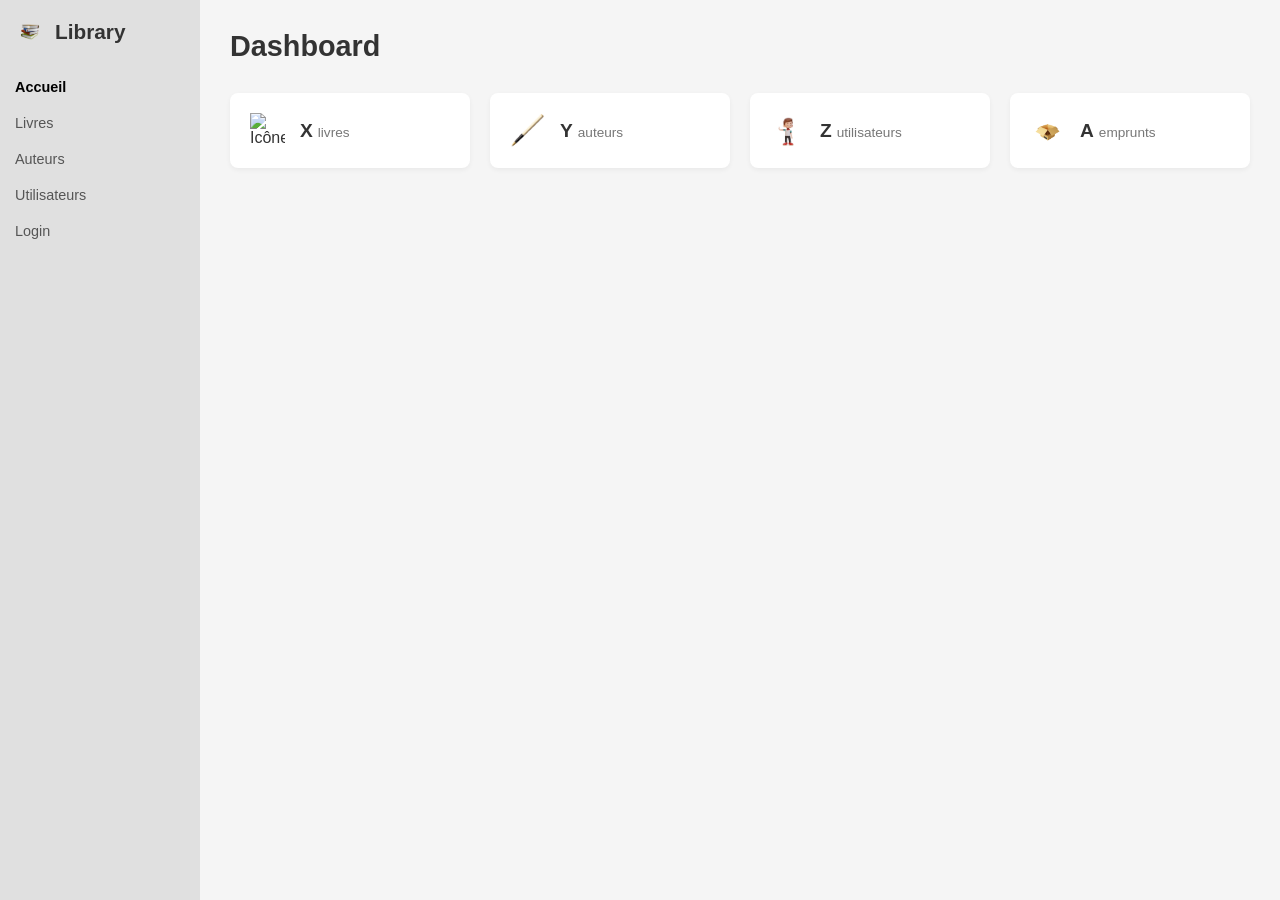
==== index.html @ 266738f6 "Initialisation sur github avec uniquement frontEnd en html" ====
<!DOCTYPE html>
<html lang="fr">
<head>
    <meta charset="UTF-8">
    <meta name="viewport" content="width=device-width, initial-scale=1.0">
    <title>Library Dashboard</title>
    <link rel="stylesheet" href="includes/styles/styles.css">
</head>
<body>

<main class="container">
    <aside class="sidebar">
        <div class="brand">
            <img src="images/pileLivre.png" alt="Logo Library" class="logo-img">
            <h1 class="brand-title">Library</h1>
        </div>

        <nav class="sidebar-nav">
            <ul>
                <li><a href="#" class="active">Accueil</a></li>
                <li><a href="#">Livres</a></li>
                <li><a href="#">Auteurs</a></li>
                <li><a href="#">Utilisateurs</a></li>
                <li><a href="#">Login</a></li>
            </ul>
        </nav>
    </aside>

    <section class="main-content">
        <header class="content-header">
            <h1 class="page-title">Dashboard</h1>
        </header>

        <div class="stats-grid">
            <div class="stat-card">
                <img src="images/livres.png" alt="Icône Livres" class="card-icon">
                <div class="card-details">
                    <span class="stat-number">X</span>
                    <span class="stat-label">livres</span>
                </div>
            </div>

            <div class="stat-card">
                <img src="images/stylo.png" alt="Icône Auteurs" class="card-icon">
                <div class="card-details">
                    <span class="stat-number">Y</span>
                    <span class="stat-label">auteurs</span>
                </div>
            </div>

            <div class="stat-card">
                <img src="images/perso.png" alt="Icône Utilisateurs" class="card-icon">
                <div class="card-details">
                    <span class="stat-number">Z</span>
                    <span class="stat-label">utilisateurs</span>
                </div>
            </div>

            <div class="stat-card">
                <img src="images/box.png" alt="Icône Emprunts" class="card-icon">
                <div class="card-details">
                    <span class="stat-number">A</span>
                    <span class="stat-label">emprunts</span>
                </div>
            </div>
        </div>
    </section>
</main>

</body>
</html>
---- includes/styles/styles.css ----
* {
    margin: 0;
    padding: 0;
    box-sizing: border-box;
}

body {
    font-family: 'Segoe UI', Tahoma, Geneva, Verdana, sans-serif;
    background-color: #f5f5f5;
    color: #333;
    height: 100vh;
}


.container {
    display: flex;
    height: 100%;
}


.sidebar {
    width: 200px; /* Largeur fixe comme sur l'image */
    background-color: #e0e0e0;
    padding: 20px 15px;
    display: flex;
    flex-direction: column;
}

/* Logo + Titre 'Library' */
.brand {
    display: flex;
    align-items: center;
    gap: 10px;
    margin-bottom: 30px; /* Espace sous le logo */
}

.logo-img {
    width: 30px; /* Taille du petit logo */
    height: auto;
}

.brand-title {
    font-size: 1.3rem;
    font-weight: 700;
}

/* Menu de navigation */
.sidebar-nav ul {
    list-style: none; /* Enlève les puces */
}

.sidebar-nav li {
    margin-bottom: 10px; /* Espace entre les liens */
}

.sidebar-nav a {
    text-decoration: none; /* Enlève le soulignement */
    color: #555;
    font-size: 0.9rem;
    display: block;
    padding: 5px 0;
    transition: color 0.2s;
}

.sidebar-nav a:hover {
    color: #000; /* Plus sombre au survol */
}

/* Style pour le lien actif (ici 'Accueil') */
.sidebar-nav a.active {
    font-weight: 700;
    color: #000;
}

/* --- CONTENU PRINCIPAL --- */
.main-content {
    flex-grow: 1; /* Prend tout l'espace restant */
    padding: 30px;
}

.content-header {
    margin-bottom: 30px;
}

.page-title {
    font-size: 1.8rem;
    font-weight: 700;
}

/* --- GRILLE DES CARTES (FLEXBOX) --- */
.stats-grid {
    display: flex;
    gap: 20px; /* Espace entre les cartes */
    flex-wrap: wrap; /* Permet de passer à la ligne sur petit écran */
}

/* --- STYLISATION D'UNE CARTE (STAT-CARD) --- */
.stat-card {
    background-color: #ffffff; /* Fond blanc */
    flex: 1; /* Les cartes se partagent l'espace équitablement */
    min-width: 200px; /* Évite qu'elles soient trop étroites */
    padding: 20px;
    border-radius: 8px; /* Bords arrondis */
    box-shadow: 0 2px 5px rgba(0,0,0,0.05); /* Ombre légère comme sur l'image */
    display: flex;
    align-items: center; /* Aligne l'icône et le texte verticalement */
    gap: 15px; /* Espace entre l'icône et le texte */
}


.card-icon {
    width: 35px;
    height: 35px;
    object-fit: contain; /* Évite de déformer l'image */
}

/* Détails du texte dans la carte */
.card-details {
    display: flex;
    align-items: baseline; /* Aligne le chiffre et le texte sur la ligne de base */
    gap: 5px;
}

.stat-number {
    font-size: 1.2rem;
    font-weight: 700;
}

.stat-label {
    font-size: 0.85rem;
    color: #777; /* Texte 'livres', 'auteurs' plus clair */
}
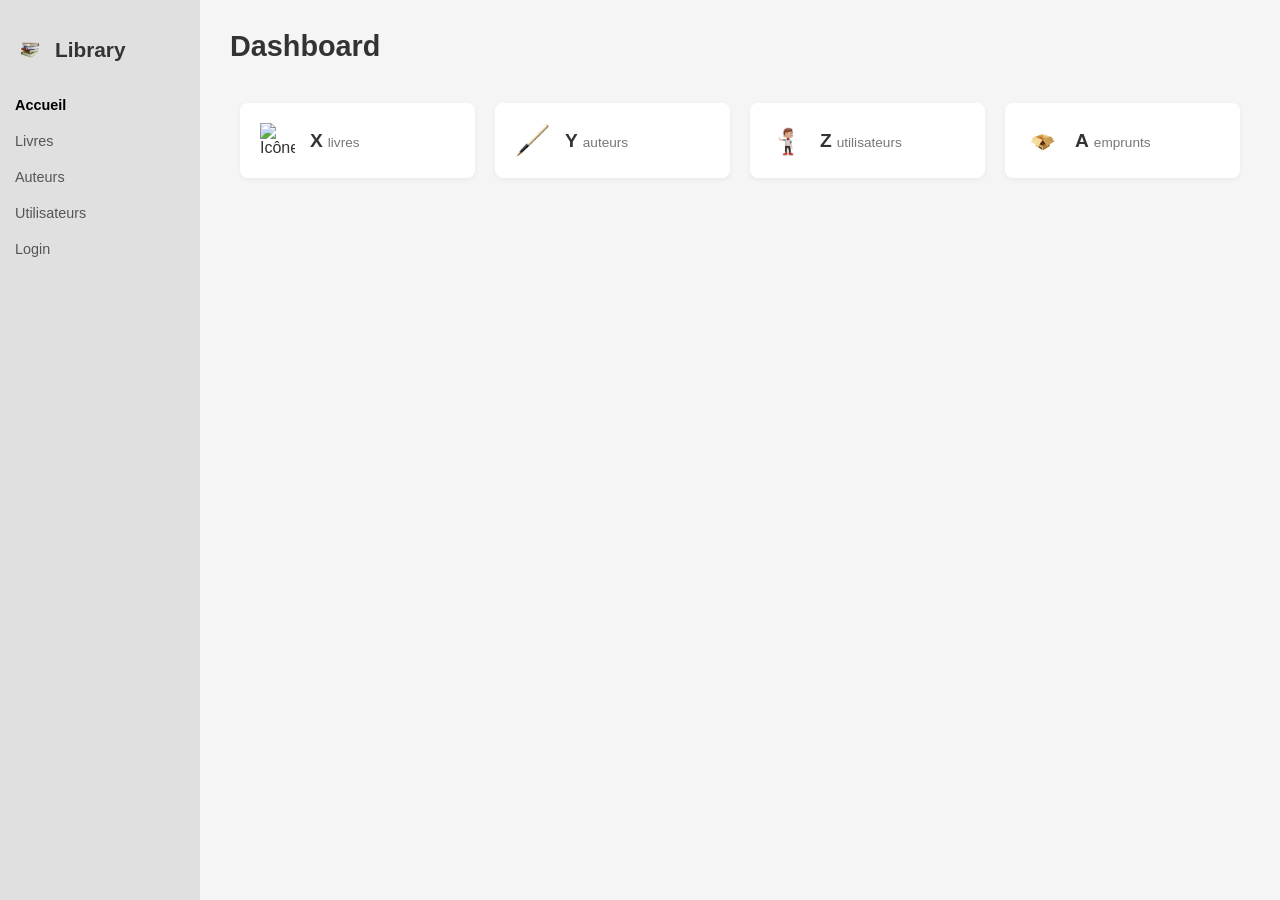
==== commit 50e9f22c: "ajout du burger button pour responsive dans le z index" ====
--- a/index.html
+++ b/index.html
@@ -9,7 +9,14 @@
 <body>
 
 <main class="container">
+    <input type="checkbox" id="menu-toggle" class="menu-toggle">
+    <label for="menu-toggle" class="burgerButton">
+        <img src="images/burgerButton.png" alt="Menu" class="menu">
+    </label>
     <aside class="sidebar">
+        <div class="offset">
+            fhzoidfoize
+        </div>
         <div class="brand">
             <img src="images/pileLivre.png" alt="Logo Library" class="logo-img">
             <h1 class="brand-title">Library</h1>
@@ -17,11 +24,11 @@
 
         <nav class="sidebar-nav">
             <ul>
-                <li><a href="#" class="active">Accueil</a></li>
-                <li><a href="#">Livres</a></li>
-                <li><a href="#">Auteurs</a></li>
-                <li><a href="#">Utilisateurs</a></li>
-                <li><a href="#">Login</a></li>
+                <li><a href="index.html" class="active">Accueil</a></li>
+                <li><a href="livres.html">Livres</a></li>
+                <li><a href="auteur.html">Auteurs</a></li>
+                <li><a href="user.html">Utilisateurs</a></li>
+                <li><a href="login.html">Login</a></li>
             </ul>
         </nav>
     </aside>
--- a/includes/styles/styles.css
+++ b/includes/styles/styles.css
@@ -25,6 +25,7 @@
     padding: 20px 15px;
     display: flex;
     flex-direction: column;
+
 }
 
 /* Logo + Titre 'Library' */
@@ -46,6 +47,9 @@
 }
 
 /* Menu de navigation */
+.offset{
+    visibility:hidden
+}
 .sidebar-nav ul {
     list-style: none; /* Enlève les puces */
 }
@@ -91,6 +95,7 @@
 /* --- GRILLE DES CARTES (FLEXBOX) --- */
 .stats-grid {
     display: flex;
+    padding : 10px;
     gap: 20px; /* Espace entre les cartes */
     flex-wrap: wrap; /* Permet de passer à la ligne sur petit écran */
 }
@@ -108,6 +113,32 @@
     gap: 15px; /* Espace entre l'icône et le texte */
 }
 
+.auth-card {
+    background-color: #ffffff; /* Fond blanc */
+    flex: 1; /* Les cartes se partagent l'espace équitablement */
+    min-width: 200px; /* Évite qu'elles soient trop étroites */
+    min-height: 200px;
+    padding: 20px;
+    border-radius: 8px; /* Bords arrondis */
+    box-shadow: 0 2px 5px rgba(0,0,0,0.05); /* Ombre légère comme sur l'image */
+    display: flex;
+    align-items: center; /* Aligne l'icône et le texte verticalement */
+    gap: 15px; /* Espace entre l'icône et le texte */
+}
+
+
+.auth-icon {
+    width: 150px;
+    height: 150px;
+    object-fit: contain; /* Évite de déformer l'image */
+}
+
+
+.auth-card-details {
+    display: flex;
+    flex-direction: column;
+    justify-content: center;
+}
 
 .card-icon {
     width: 35px;
@@ -130,4 +161,159 @@
 .stat-label {
     font-size: 0.85rem;
     color: #777; /* Texte 'livres', 'auteurs' plus clair */
-}+}
+
+
+.page-title-form{
+    height: 100%;
+}
+
+
+
+.user-grid {
+    display: grid;
+    grid-template-columns: repeat(auto-fit, minmax(250px, 1fr));
+    gap: 20px;
+    padding: 20px 0;
+}
+
+.user-card {
+    background-color: #ffffff;
+    width: 100%; /* Optionnel : pour que les cartes prennent toute la largeur du conteneur */
+    min-width: 200px;
+    min-height: 200px;
+    max-width: 400px; /* Optionnel : pour éviter que les cartes soient trop larges */
+    padding: 20px;
+    border-radius: 8px;
+    box-shadow: 0 2px 5px rgba(0,0,0,0.05);
+    display: flex;
+    align-items: center;
+    gap: 15px;
+}
+
+.user-details{
+    flex-direction: row;
+}
+
+.card-user{
+    width: 100px;
+    height: 100px;
+}
+
+/* --- NOUVEAU STYLE CONNEXION --- */
+
+.login-container {
+    max-width: 450px; /* Largeur du formulaire */
+    margin: 40px auto; /* Centre le formulaire horizontalement */
+    background-color: #000;
+    border: 1px solid #000;
+    border-radius: 8px;
+    overflow: hidden; /* Pour que les coins du contenu suivent l'arrondi */
+    box-shadow: 0 10px 25px rgba(0,0,0,0.1);
+}
+
+.login-header {
+    background-color: #000;
+    color: #fff;
+    text-align: center;
+    padding: 15px;
+    font-weight: 700;
+    font-size: 1.2rem;
+    text-transform: uppercase;
+    letter-spacing: 1px;
+}
+
+.login-body {
+    background-color: #fff;
+    padding: 2px; /* Créer le léger filet noir entre les cases */
+    display: flex;
+    flex-direction: column;
+    gap: 2px; /* Espace entre les lignes */
+}
+
+.input-group input {
+    width: 100%;
+    padding: 18px;
+    border: none;
+    border-bottom: 1px solid #eee; /* Ligne légère entre email et password */
+    outline: none;
+    font-size: 1rem;
+    text-align: center;
+    transition: background-color 0.3s;
+}
+
+.input-group input:focus {
+    background-color: #fafafa;
+}
+
+.btn-login {
+    width: 100%;
+    padding: 15px;
+    border: none;
+    background-color: #fff;
+    color: #333;
+    font-size: 0.9rem;
+    font-weight: 600;
+    text-transform: lowercase;
+    cursor: pointer;
+    transition: all 0.3s;
+}
+
+.btn-login:hover {
+    background-color: #000;
+    color: #fff;
+    border-radius: 8px;
+}
+
+.stat-desc {
+    font-size: 0.6rem;
+    line-height: 0.8rem;
+    word-wrap: break-word;
+    overflow-wrap: break-word;
+}
+
+img.menu {
+    width: 40px;
+    height: 40px;
+    object-fit: contain;
+}
+
+.burgerButton {
+    display: none;
+    cursor: pointer;
+    position: fixed;
+    top: 10px;
+    left: 10px;
+    z-index: 2;
+    width: 40px;
+    height: 40px;
+}
+
+.menu-toggle {
+    opacity: 0;
+    position: absolute;
+    width: 0;
+    height: 0;
+    margin: 0;
+    padding: 0;
+    border: none;
+    pointer-events: none;
+    outline: none;
+}
+
+
+@media screen and (max-width: 700px) {
+    .burgerButton {
+        display: block;
+    }
+
+    .sidebar {
+        display: none;
+        width: 80%;
+    }
+
+    .menu-toggle:checked ~ .sidebar {
+        display: block;
+    }
+}
+
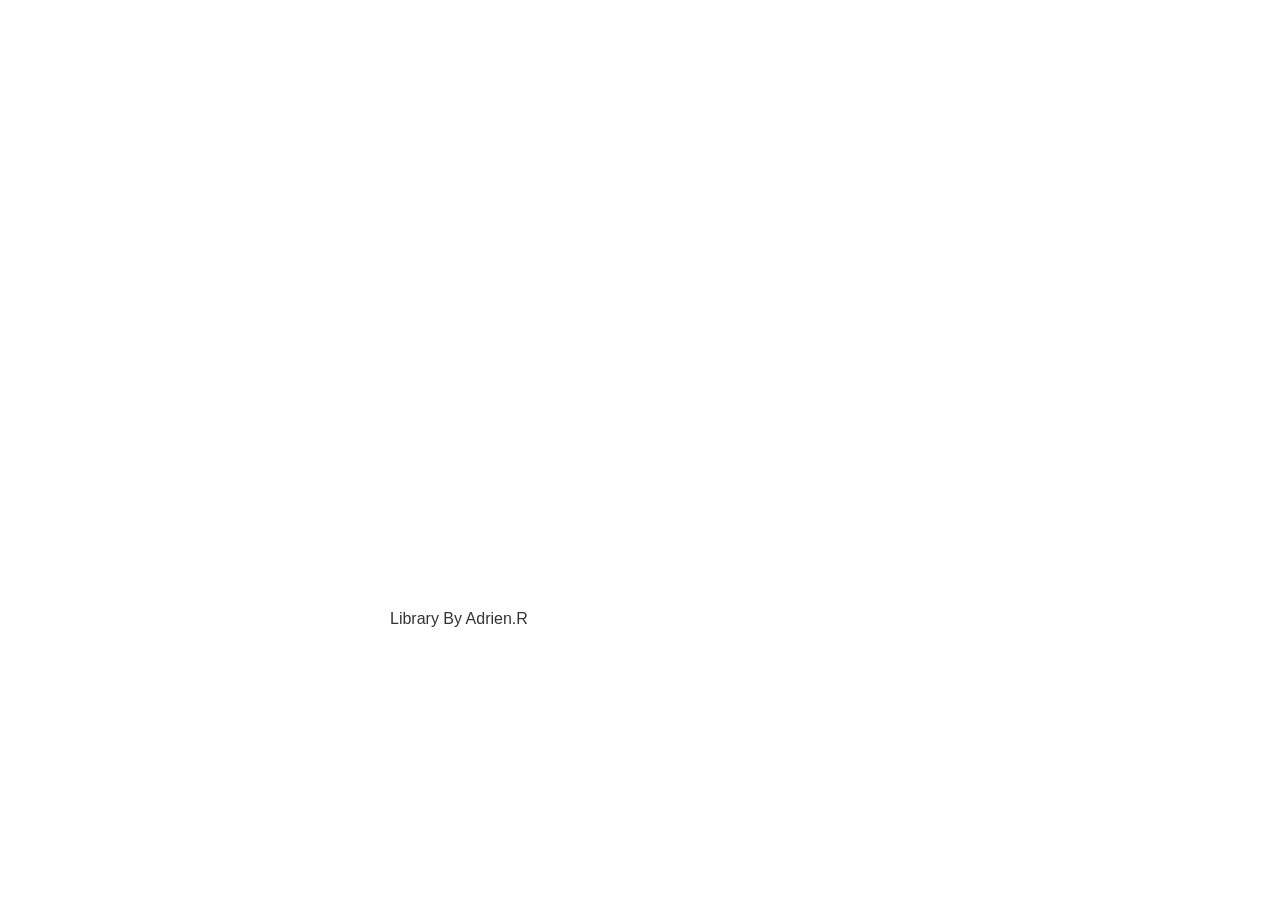
==== commit 007e1207: "Ajout du JS qui fait spawn" ====
--- a/index.html
+++ b/index.html
@@ -5,18 +5,30 @@
     <meta name="viewport" content="width=device-width, initial-scale=1.0">
     <title>Library Dashboard</title>
     <link rel="stylesheet" href="includes/styles/styles.css">
+    <script src="includes/scripts/scripts.js" defer></script>
 </head>
+
 <body>
 
-<main class="container">
+<div id="splash-screen">
+    <div class="splash-content">
+        <img src="images/Che_GueSem.png" alt="Logo" id="splash-logo">
+        <p id="splash-text">Library By Adrien.R</p>
+    </div>
+</div>
+
+<main class="container intro-hidden">
     <input type="checkbox" id="menu-toggle" class="menu-toggle">
+
     <label for="menu-toggle" class="burgerButton">
         <img src="images/burgerButton.png" alt="Menu" class="menu">
     </label>
+
     <aside class="sidebar">
         <div class="offset">
             fhzoidfoize
         </div>
+
         <div class="brand">
             <img src="images/pileLivre.png" alt="Logo Library" class="logo-img">
             <h1 class="brand-title">Library</h1>
--- a/includes/styles/styles.css
+++ b/includes/styles/styles.css
@@ -301,6 +301,17 @@
     outline: none;
 }
 
+@media (max-width: 1140px) and (min-width: 700px) {
+    .stats-grid {
+        justify-content: flex-start;
+    }
+
+    .stat-card {
+        flex: 0 0 calc(33.333% - 20px); /* 3 cartes par ligne, en tenant compte du gap */
+        min-width: auto; /* Désactive la largeur minimale flexible */
+        max-width: calc(33.333% - 20px); /* Limite la largeur max */
+    }
+}
 
 @media screen and (max-width: 700px) {
     .burgerButton {
@@ -317,3 +328,396 @@
     }
 }
 
+
+* {
+    margin: 0;
+    padding: 0;
+    box-sizing: border-box;
+}
+
+body {
+    font-family: 'Segoe UI', Tahoma, Geneva, Verdana, sans-serif;
+    background-color: #f5f5f5;
+    color: #333;
+    height: 100vh;
+}
+
+
+.container {
+    display: flex;
+    height: 100%;
+}
+
+
+.sidebar {
+    width: 200px; /* Largeur fixe comme sur l'image */
+    background-color: #e0e0e0;
+    padding: 20px 15px;
+    display: flex;
+    flex-direction: column;
+
+}
+
+/* Logo + Titre 'Library' */
+.brand {
+    display: flex;
+    align-items: center;
+    gap: 10px;
+    margin-bottom: 30px; /* Espace sous le logo */
+}
+
+.logo-img {
+    width: 30px; /* Taille du petit logo */
+    height: auto;
+}
+
+.brand-title {
+    font-size: 1.3rem;
+    font-weight: 700;
+}
+
+/* Menu de navigation */
+.offset{
+    visibility:hidden
+}
+.sidebar-nav ul {
+    list-style: none; /* Enlève les puces */
+}
+
+.sidebar-nav li {
+    margin-bottom: 10px; /* Espace entre les liens */
+}
+
+.sidebar-nav a {
+    text-decoration: none; /* Enlève le soulignement */
+    color: #555;
+    font-size: 0.9rem;
+    display: block;
+    padding: 5px 0;
+    transition: color 0.2s;
+}
+
+.sidebar-nav a:hover {
+    color: #000; /* Plus sombre au survol */
+}
+
+/* Style pour le lien actif (ici 'Accueil') */
+.sidebar-nav a.active {
+    font-weight: 700;
+    color: #000;
+}
+
+/* --- CONTENU PRINCIPAL --- */
+.main-content {
+    flex-grow: 1; /* Prend tout l'espace restant */
+    padding: 30px;
+}
+
+.content-header {
+    margin-bottom: 30px;
+}
+
+.page-title {
+    font-size: 1.8rem;
+    font-weight: 700;
+}
+
+/* --- GRILLE DES CARTES (FLEXBOX) --- */
+.stats-grid {
+    display: flex;
+    padding : 10px;
+    gap: 20px; /* Espace entre les cartes */
+    flex-wrap: wrap; /* Permet de passer à la ligne sur petit écran */
+}
+
+/* --- STYLISATION D'UNE CARTE (STAT-CARD) --- */
+.stat-card {
+    background-color: #ffffff; /* Fond blanc */
+    flex: 1; /* Les cartes se partagent l'espace équitablement */
+    min-width: 200px; /* Évite qu'elles soient trop étroites */
+    padding: 20px;
+    border-radius: 8px; /* Bords arrondis */
+    box-shadow: 0 2px 5px rgba(0,0,0,0.05); /* Ombre légère comme sur l'image */
+    display: flex;
+    align-items: center; /* Aligne l'icône et le texte verticalement */
+    gap: 15px; /* Espace entre l'icône et le texte */
+}
+
+.auth-card {
+    background-color: #ffffff; /* Fond blanc */
+    flex: 1; /* Les cartes se partagent l'espace équitablement */
+    min-width: 200px; /* Évite qu'elles soient trop étroites */
+    min-height: 200px;
+    padding: 20px;
+    border-radius: 8px; /* Bords arrondis */
+    box-shadow: 0 2px 5px rgba(0,0,0,0.05); /* Ombre légère comme sur l'image */
+    display: flex;
+    align-items: center; /* Aligne l'icône et le texte verticalement */
+    gap: 15px; /* Espace entre l'icône et le texte */
+}
+
+
+.auth-icon {
+    width: 150px;
+    height: 150px;
+    object-fit: contain; /* Évite de déformer l'image */
+}
+
+
+.auth-card-details {
+    display: flex;
+    flex-direction: column;
+    justify-content: center;
+}
+
+.card-icon {
+    width: 35px;
+    height: 35px;
+    object-fit: contain; /* Évite de déformer l'image */
+}
+
+/* Détails du texte dans la carte */
+.card-details {
+    display: flex;
+    align-items: baseline; /* Aligne le chiffre et le texte sur la ligne de base */
+    gap: 5px;
+}
+
+.stat-number {
+    font-size: 1.2rem;
+    font-weight: 700;
+}
+
+.stat-label {
+    font-size: 0.85rem;
+    color: #777; /* Texte 'livres', 'auteurs' plus clair */
+}
+
+
+.page-title-form{
+    height: 100%;
+}
+
+
+
+.user-grid {
+    display: grid;
+    grid-template-columns: repeat(auto-fit, minmax(250px, 1fr));
+    gap: 20px;
+    padding: 20px 0;
+}
+
+.user-card {
+    background-color: #ffffff;
+    width: 100%; /* Optionnel : pour que les cartes prennent toute la largeur du conteneur */
+    min-width: 200px;
+    min-height: 200px;
+    max-width: 400px; /* Optionnel : pour éviter que les cartes soient trop larges */
+    padding: 20px;
+    border-radius: 8px;
+    box-shadow: 0 2px 5px rgba(0,0,0,0.05);
+    display: flex;
+    align-items: center;
+    gap: 15px;
+}
+
+.user-details{
+    flex-direction: row;
+}
+
+.card-user{
+    width: 100px;
+    height: 100px;
+}
+
+/* --- NOUVEAU STYLE CONNEXION --- */
+
+.login-container {
+    max-width: 450px; /* Largeur du formulaire */
+    margin: 40px auto; /* Centre le formulaire horizontalement */
+    background-color: #000;
+    border: 1px solid #000;
+    border-radius: 8px;
+    overflow: hidden; /* Pour que les coins du contenu suivent l'arrondi */
+    box-shadow: 0 10px 25px rgba(0,0,0,0.1);
+}
+
+.login-header {
+    background-color: #000;
+    color: #fff;
+    text-align: center;
+    padding: 15px;
+    font-weight: 700;
+    font-size: 1.2rem;
+    text-transform: uppercase;
+    letter-spacing: 1px;
+}
+
+.login-body {
+    background-color: #fff;
+    padding: 2px; /* Créer le léger filet noir entre les cases */
+    display: flex;
+    flex-direction: column;
+    gap: 2px; /* Espace entre les lignes */
+}
+
+.input-group input {
+    width: 100%;
+    padding: 18px;
+    border: none;
+    border-bottom: 1px solid #eee; /* Ligne légère entre email et password */
+    outline: none;
+    font-size: 1rem;
+    text-align: center;
+    transition: background-color 0.3s;
+}
+
+.input-group input:focus {
+    background-color: #fafafa;
+}
+
+.btn-login {
+    width: 100%;
+    padding: 15px;
+    border: none;
+    background-color: #fff;
+    color: #333;
+    font-size: 0.9rem;
+    font-weight: 600;
+    text-transform: lowercase;
+    cursor: pointer;
+    transition: all 0.3s;
+}
+
+.btn-login:hover {
+    background-color: #000;
+    color: #fff;
+    border-radius: 8px;
+}
+
+.stat-desc {
+    font-size: 0.6rem;
+    line-height: 0.8rem;
+    word-wrap: break-word;
+    overflow-wrap: break-word;
+}
+
+img.menu {
+    width: 40px;
+    height: 40px;
+    object-fit: contain;
+}
+
+.burgerButton {
+    display: none;
+    cursor: pointer;
+    position: fixed;
+    top: 10px;
+    left: 10px;
+    z-index: 2;
+    width: 40px;
+    height: 40px;
+}
+
+.menu-toggle {
+    opacity: 0;
+    position: absolute;
+    width: 0;
+    height: 0;
+    margin: 0;
+    padding: 0;
+    border: none;
+    pointer-events: none;
+    outline: none;
+}
+
+@media (max-width: 1140px) and (min-width: 700px) {
+    .stats-grid {
+        justify-content: flex-start;
+    }
+
+    .stat-card {
+        flex: 0 0 calc(33.333% - 20px); /* 3 cartes par ligne, en tenant compte du gap */
+        min-width: auto; /* Désactive la largeur minimale flexible */
+        max-width: calc(33.333% - 20px); /* Limite la largeur max */
+    }
+}
+
+@media screen and (max-width: 700px) {
+    .burgerButton {
+        display: block;
+    }
+
+    .sidebar {
+        display: none;
+        width: 80%;
+    }
+
+    .menu-toggle:checked ~ .sidebar {
+        display: block;
+    }
+}
+
+
+
+#splash-screen {
+    position: fixed;
+    inset: 0;
+    width: 100%;
+    height: 100vh;
+    background-color: white;
+    display: flex;
+    justify-content: center;
+    align-items: center;
+    z-index: 9999;
+    opacity: 1;
+    transition: opacity 0.5s ease-out, visibility 0.5s ease-out;
+}
+
+#splash-screen.splash-hidden {
+    opacity: 0;
+    visibility: hidden;
+    pointer-events: none;
+}
+
+#splash-logo {
+    width: 60%;
+    max-width: 500px;
+    opacity: 0;
+    animation: logoIntro 3s ease-in-out forwards;
+}
+
+@keyframes logoIntro {
+    0% {
+        opacity: 0;
+        transform: scale(0.8);
+    }
+
+    25% {
+        opacity: 1;
+        transform: scale(1);
+    }
+
+    75% {
+        opacity: 1;
+        transform: scale(1);
+    }
+
+    100% {
+        opacity: 0;
+        transform: scale(1.1);
+    }
+}
+
+.container {
+    display: flex;
+    height: 100%;
+}
+
+.container.intro-hidden {
+    visibility: hidden;
+}
+
+.container.intro-visible {
+    visibility: visible;
+}
